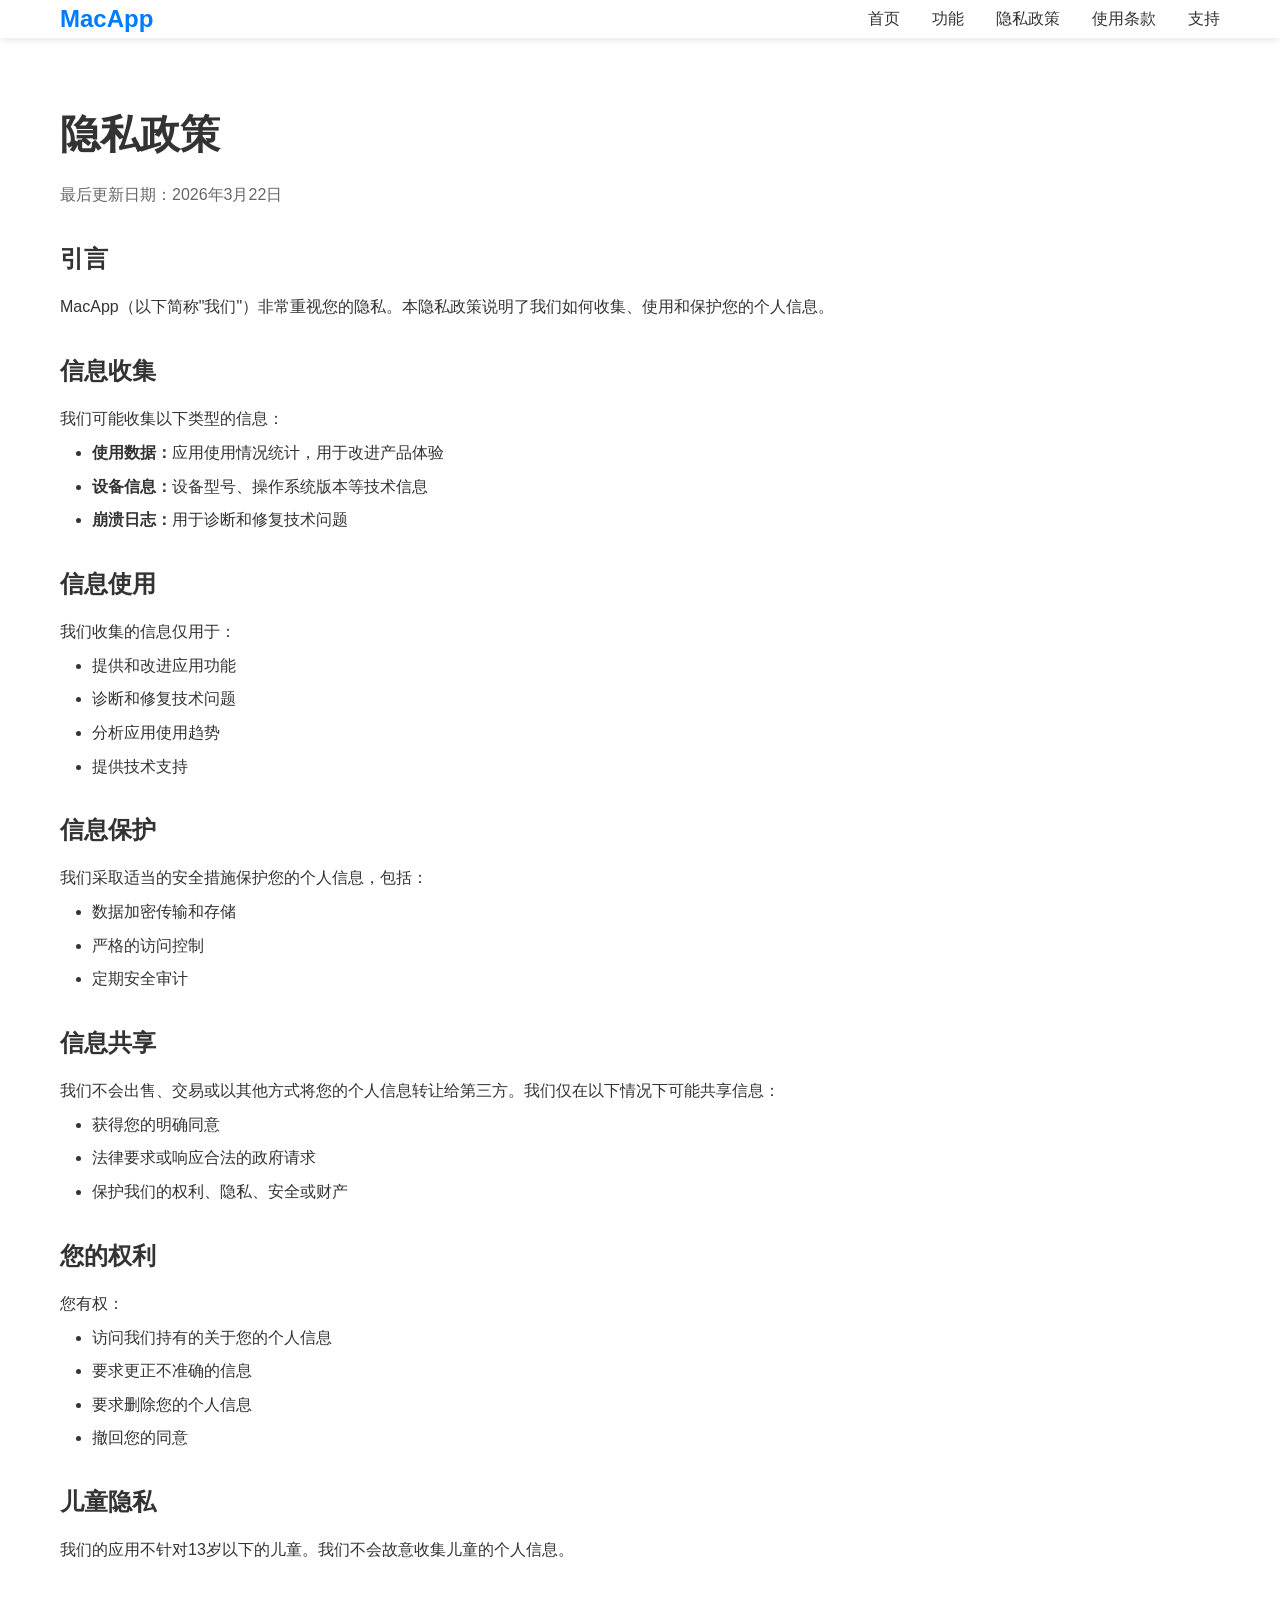
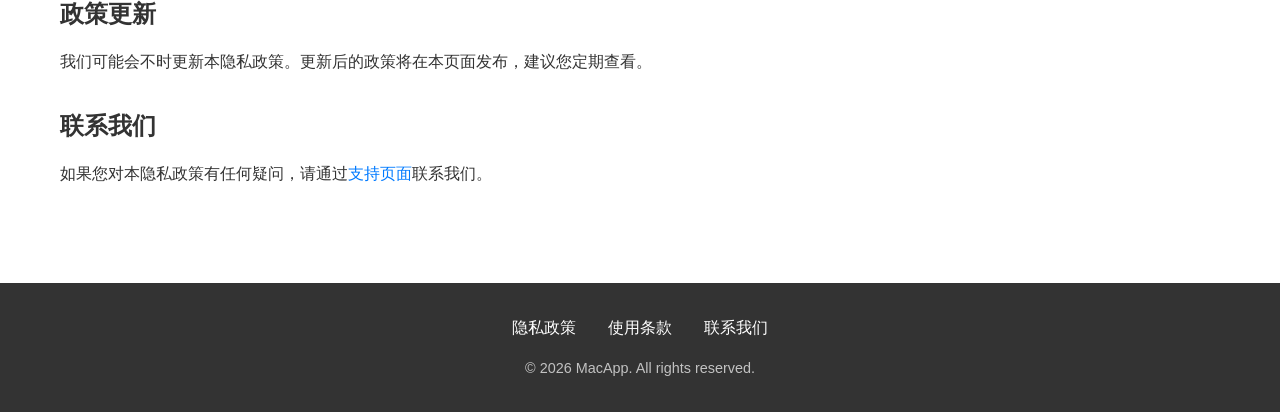
==== privacy.html @ e80b1062 "Initial commit: Mac App support website" ====
<!DOCTYPE html>
<html lang="zh-CN">
<head>
    <meta charset="UTF-8">
    <meta name="viewport" content="width=device-width, initial-scale=1.0">
    <title>隐私政策 - MacApp</title>
    <link rel="stylesheet" href="style.css">
</head>
<body>
    <header>
        <nav class="container">
            <div class="logo">MacApp</div>
            <ul class="nav-links">
                <li><a href="index.html">首页</a></li>
                <li><a href="index.html#features">功能</a></li>
                <li><a href="privacy.html">隐私政策</a></li>
                <li><a href="terms.html">使用条款</a></li>
                <li><a href="support.html">支持</a></li>
            </ul>
            <button class="mobile-menu-btn" aria-label="菜单">☰</button>
        </nav>
    </header>

    <main>
        <article class="legal-content">
            <div class="container">
                <h1>隐私政策</h1>
                <p class="last-updated">最后更新日期：2026年3月22日</p>

                <section>
                    <h2>引言</h2>
                    <p>MacApp（以下简称"我们"）非常重视您的隐私。本隐私政策说明了我们如何收集、使用和保护您的个人信息。</p>
                </section>

                <section>
                    <h2>信息收集</h2>
                    <p>我们可能收集以下类型的信息：</p>
                    <ul>
                        <li><strong>使用数据：</strong>应用使用情况统计，用于改进产品体验</li>
                        <li><strong>设备信息：</strong>设备型号、操作系统版本等技术信息</li>
                        <li><strong>崩溃日志：</strong>用于诊断和修复技术问题</li>
                    </ul>
                </section>

                <section>
                    <h2>信息使用</h2>
                    <p>我们收集的信息仅用于：</p>
                    <ul>
                        <li>提供和改进应用功能</li>
                        <li>诊断和修复技术问题</li>
                        <li>分析应用使用趋势</li>
                        <li>提供技术支持</li>
                    </ul>
                </section>

                <section>
                    <h2>信息保护</h2>
                    <p>我们采取适当的安全措施保护您的个人信息，包括：</p>
                    <ul>
                        <li>数据加密传输和存储</li>
                        <li>严格的访问控制</li>
                        <li>定期安全审计</li>
                    </ul>
                </section>

                <section>
                    <h2>信息共享</h2>
                    <p>我们不会出售、交易或以其他方式将您的个人信息转让给第三方。我们仅在以下情况下可能共享信息：</p>
                    <ul>
                        <li>获得您的明确同意</li>
                        <li>法律要求或响应合法的政府请求</li>
                        <li>保护我们的权利、隐私、安全或财产</li>
                    </ul>
                </section>

                <section>
                    <h2>您的权利</h2>
                    <p>您有权：</p>
                    <ul>
                        <li>访问我们持有的关于您的个人信息</li>
                        <li>要求更正不准确的信息</li>
                        <li>要求删除您的个人信息</li>
                        <li>撤回您的同意</li>
                    </ul>
                </section>

                <section>
                    <h2>儿童隐私</h2>
                    <p>我们的应用不针对13岁以下的儿童。我们不会故意收集儿童的个人信息。</p>
                </section>

                <section>
                    <h2>政策更新</h2>
                    <p>我们可能会不时更新本隐私政策。更新后的政策将在本页面发布，建议您定期查看。</p>
                </section>

                <section>
                    <h2>联系我们</h2>
                    <p>如果您对本隐私政策有任何疑问，请通过<a href="support.html">支持页面</a>联系我们。</p>
                </section>
            </div>
        </article>
    </main>

    <footer>
        <div class="container">
            <div class="footer-links">
                <a href="privacy.html">隐私政策</a>
                <a href="terms.html">使用条款</a>
                <a href="support.html">联系我们</a>
            </div>
            <p>&copy; 2026 MacApp. All rights reserved.</p>
        </div>
    </footer>

    <script src="script.js"></script>
</body>
</html>
---- style.css ----
/* 基础样式重置 */
* {
    margin: 0;
    padding: 0;
    box-sizing: border-box;
}

:root {
    --primary-color: #007AFF;
    --text-color: #333;
    --text-light: #666;
    --bg-color: #f5f5f7;
    --white: #ffffff;
    --border-color: #e0e0e0;
    --shadow: 0 2px 8px rgba(0, 0, 0, 0.1);
    --transition: all 0.3s ease;
}

body {
    font-family: -apple-system, BlinkMacSystemFont, "Segoe UI", Roboto, "Helvetica Neue", Arial, sans-serif;
    line-height: 1.6;
    color: var(--text-color);
    background-color: var(--white);
}

.container {
    max-width: 1200px;
    margin: 0 auto;
    padding: 0 20px;
}

/* 导航栏 */
header {
    background-color: var(--white);
    box-shadow: var(--shadow);
    position: sticky;
    top: 0;
    z-index: 1000;
}

nav {
    display: flex;
    justify-content: space-between;
    align-items: center;
    padding: 1rem 20px;
}

.logo {
    font-size: 1.5rem;
    font-weight: 700;
    color: var(--primary-color);
}

.nav-links {
    display: flex;
    list-style: none;
    gap: 2rem;
}

.nav-links a {
    text-decoration: none;
    color: var(--text-color);
    font-weight: 500;
    transition: var(--transition);
}

.nav-links a:hover {
    color: var(--primary-color);
}

.mobile-menu-btn {
    display: none;
    background: none;
    border: none;
    font-size: 1.5rem;
    cursor: pointer;
    color: var(--text-color);
}

/* Hero区域 */
.hero {
    background: linear-gradient(135deg, var(--primary-color), #0051D5);
    color: var(--white);
    padding: 6rem 20px;
    text-align: center;
}

.hero h1 {
    font-size: 3rem;
    margin-bottom: 1rem;
    animation: fadeInUp 0.8s ease;
}

.tagline {
    font-size: 1.25rem;
    margin-bottom: 2rem;
    opacity: 0.9;
    animation: fadeInUp 0.8s ease 0.2s backwards;
}

.cta-button {
    display: inline-block;
    background-color: var(--white);
    color: var(--primary-color);
    padding: 1rem 2.5rem;
    border-radius: 50px;
    text-decoration: none;
    font-weight: 600;
    transition: var(--transition);
    animation: fadeInUp 0.8s ease 0.4s backwards;
}

.cta-button:hover {
    transform: translateY(-2px);
    box-shadow: 0 4px 12px rgba(0, 0, 0, 0.2);
}

/* 功能区域 */
.features {
    padding: 5rem 20px;
    background-color: var(--bg-color);
}

.features h2 {
    text-align: center;
    font-size: 2.5rem;
    margin-bottom: 3rem;
}

.feature-grid {
    display: grid;
    grid-template-columns: repeat(auto-fit, minmax(250px, 1fr));
    gap: 2rem;
}

.feature-card {
    background-color: var(--white);
    padding: 2rem;
    border-radius: 12px;
    text-align: center;
    transition: var(--transition);
    box-shadow: var(--shadow);
}

.feature-card:hover {
    transform: translateY(-5px);
    box-shadow: 0 8px 16px rgba(0, 0, 0, 0.15);
}

.feature-icon {
    font-size: 3rem;
    margin-bottom: 1rem;
}

.feature-card h3 {
    font-size: 1.25rem;
    margin-bottom: 0.5rem;
}

.feature-card p {
    color: var(--text-light);
}

/* 关于区域 */
.about {
    padding: 5rem 20px;
    text-align: center;
}

.about h2 {
    font-size: 2.5rem;
    margin-bottom: 1.5rem;
}

.about p {
    max-width: 800px;
    margin: 0 auto;
    font-size: 1.1rem;
    color: var(--text-light);
    line-height: 1.8;
}

/* 法律内容页面 */
.legal-content {
    padding: 4rem 20px;
    min-height: calc(100vh - 200px);
}

.legal-content h1 {
    font-size: 2.5rem;
    margin-bottom: 1rem;
}

.last-updated {
    color: var(--text-light);
    margin-bottom: 2rem;
}

.legal-content section {
    margin-bottom: 2rem;
}

.legal-content h2 {
    font-size: 1.5rem;
    margin-bottom: 1rem;
    color: var(--text-color);
}

.legal-content ul {
    margin-left: 2rem;
    margin-top: 0.5rem;
    margin-bottom: 1rem;
}

.legal-content li {
    margin-bottom: 0.5rem;
}

.legal-content a {
    color: var(--primary-color);
    text-decoration: none;
}

.legal-content a:hover {
    text-decoration: underline;
}

/* 支持页面 */
.support-page {
    padding: 4rem 20px;
}

.support-page h1 {
    font-size: 2.5rem;
    text-align: center;
    margin-bottom: 0.5rem;
}

.intro {
    text-align: center;
    color: var(--text-light);
    margin-bottom: 3rem;
}

.support-grid {
    display: grid;
    grid-template-columns: repeat(auto-fit, minmax(280px, 1fr));
    gap: 2rem;
    margin-bottom: 4rem;
}

.support-card {
    background-color: var(--bg-color);
    padding: 2rem;
    border-radius: 12px;
    text-align: center;
    transition: var(--transition);
}

.support-card:hover {
    transform: translateY(-5px);
    box-shadow: var(--shadow);
}

.support-icon {
    font-size: 3rem;
    margin-bottom: 1rem;
}

.support-card h3 {
    margin-bottom: 0.5rem;
}

.support-link {
    display: inline-block;
    color: var(--primary-color);
    text-decoration: none;
    font-weight: 600;
    margin: 0.5rem 0;
    transition: var(--transition);
}

.support-link:hover {
    text-decoration: underline;
}

.response-time {
    font-size: 0.9rem;
    color: var(--text-light);
    margin-top: 0.5rem;
}

/* FAQ */
.faq-section {
    margin-bottom: 4rem;
}

.faq-section h2 {
    font-size: 2rem;
    margin-bottom: 2rem;
}

.faq-item {
    background-color: var(--bg-color);
    padding: 1.5rem;
    border-radius: 8px;
    margin-bottom: 1rem;
}

.faq-item h3 {
    font-size: 1.1rem;
    margin-bottom: 0.5rem;
    color: var(--text-color);
}

.faq-item p {
    color: var(--text-light);
}

/* 开发者信息 */
.developer-info {
    background-color: var(--bg-color);
    padding: 2rem;
    border-radius: 12px;
}

.developer-info h2 {
    font-size: 1.5rem;
    margin-bottom: 1.5rem;
}

.info-grid {
    display: grid;
    gap: 1rem;
}

.info-item {
    display: flex;
    gap: 0.5rem;
}

.info-item strong {
    min-width: 100px;
}

/* 页脚 */
footer {
    background-color: var(--text-color);
    color: var(--white);
    padding: 2rem 20px;
    text-align: center;
}

.footer-links {
    display: flex;
    justify-content: center;
    gap: 2rem;
    margin-bottom: 1rem;
}

.footer-links a {
    color: var(--white);
    text-decoration: none;
    transition: var(--transition);
}

.footer-links a:hover {
    opacity: 0.8;
}

footer p {
    opacity: 0.7;
    font-size: 0.9rem;
}

/* 动画 */
@keyframes fadeInUp {
    from {
        opacity: 0;
        transform: translateY(20px);
    }
    to {
        opacity: 1;
        transform: translateY(0);
    }
}

/* 响应式设计 */
@media (max-width: 768px) {
    .nav-links {
        display: none;
        position: absolute;
        top: 100%;
        left: 0;
        right: 0;
        background-color: var(--white);
        flex-direction: column;
        padding: 1rem;
        gap: 1rem;
        box-shadow: var(--shadow);
    }

    .nav-links.active {
        display: flex;
    }

    .mobile-menu-btn {
        display: block;
    }

    .hero h1 {
        font-size: 2rem;
    }

    .tagline {
        font-size: 1rem;
    }

    .features h2,
    .about h2,
    .support-page h1 {
        font-size: 2rem;
    }

    .legal-content h1 {
        font-size: 2rem;
    }

    .footer-links {
        flex-direction: column;
        gap: 1rem;
    }
}

@media (max-width: 480px) {
    .hero {
        padding: 4rem 20px;
    }

    .hero h1 {
        font-size: 1.75rem;
    }

    .cta-button {
        padding: 0.875rem 2rem;
    }
}
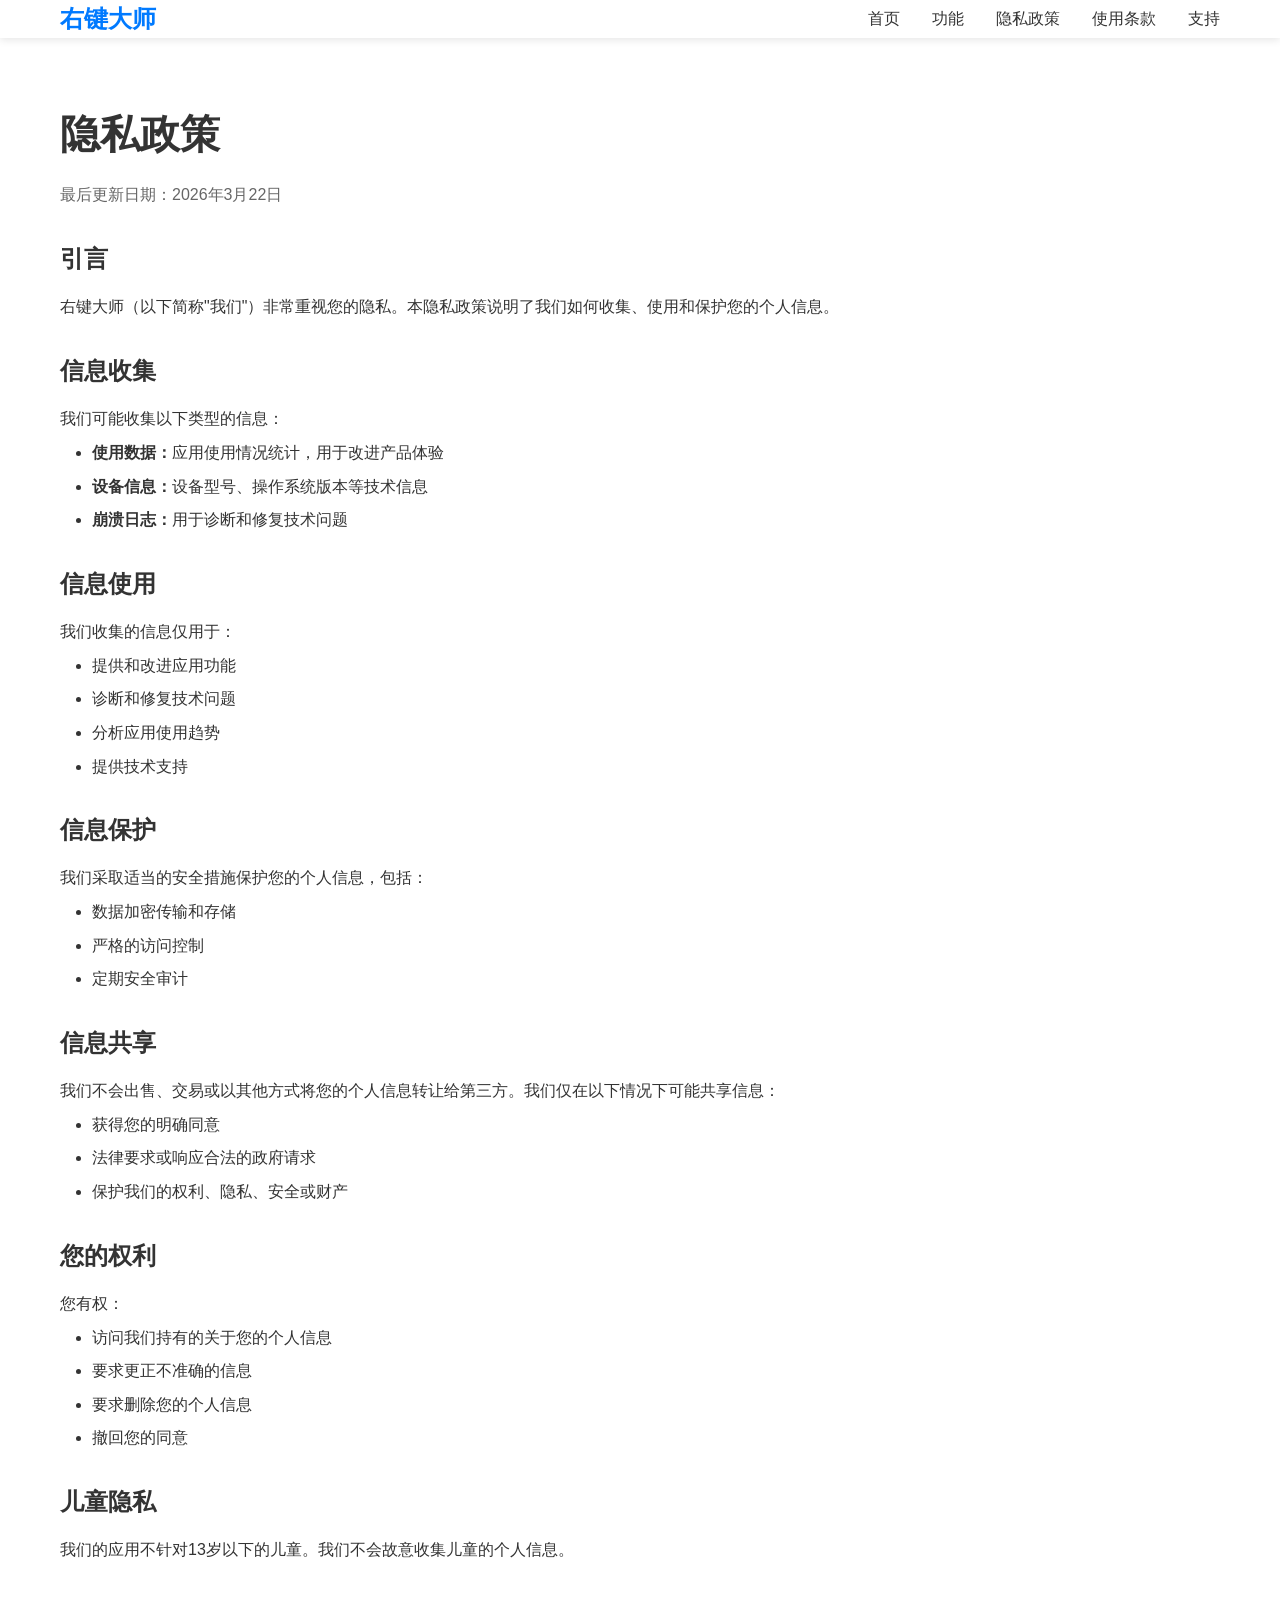
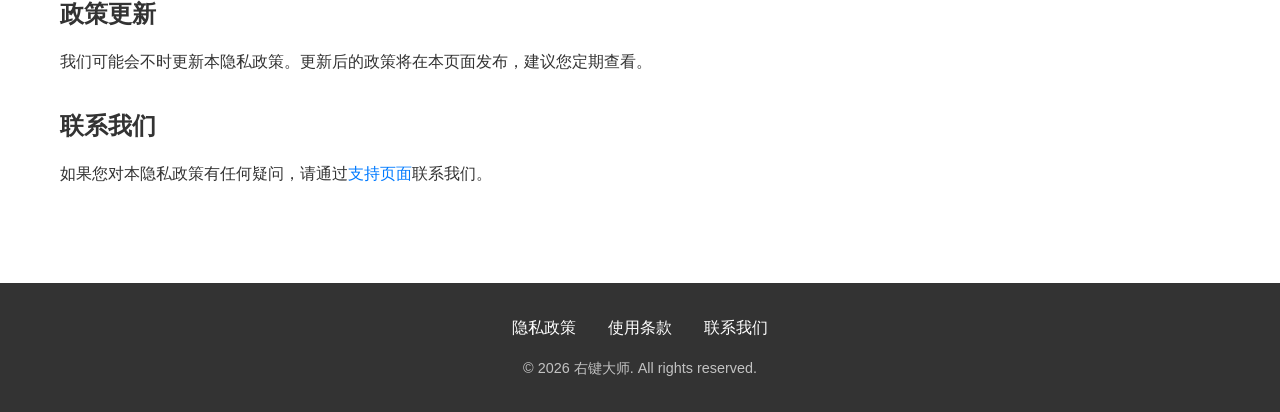
==== commit 4e54b92d: "根据App Store信息更新网站内容 - 更新App名称为'右键大师' - 更新首页描述和功能介绍 - 更新开发者信息为'慧 高' - 更新隐私政策和使用条款中的App名称 - 添加App Stor" ====
--- a/privacy.html
+++ b/privacy.html
@@ -3,13 +3,13 @@
 <head>
     <meta charset="UTF-8">
     <meta name="viewport" content="width=device-width, initial-scale=1.0">
-    <title>隐私政策 - MacApp</title>
+    <title>隐私政策 - 右键大师</title>
     <link rel="stylesheet" href="style.css">
 </head>
 <body>
     <header>
         <nav class="container">
-            <div class="logo">MacApp</div>
+            <div class="logo">右键大师</div>
             <ul class="nav-links">
                 <li><a href="index.html">首页</a></li>
                 <li><a href="index.html#features">功能</a></li>
@@ -29,7 +29,7 @@
 
                 <section>
                     <h2>引言</h2>
-                    <p>MacApp（以下简称"我们"）非常重视您的隐私。本隐私政策说明了我们如何收集、使用和保护您的个人信息。</p>
+                    <p>右键大师（以下简称"我们"）非常重视您的隐私。本隐私政策说明了我们如何收集、使用和保护您的个人信息。</p>
                 </section>
 
                 <section>
@@ -109,7 +109,7 @@
                 <a href="terms.html">使用条款</a>
                 <a href="support.html">联系我们</a>
             </div>
-            <p>&copy; 2026 MacApp. All rights reserved.</p>
+            <p>&copy; 2026 右键大师. All rights reserved.</p>
         </div>
     </footer>
 
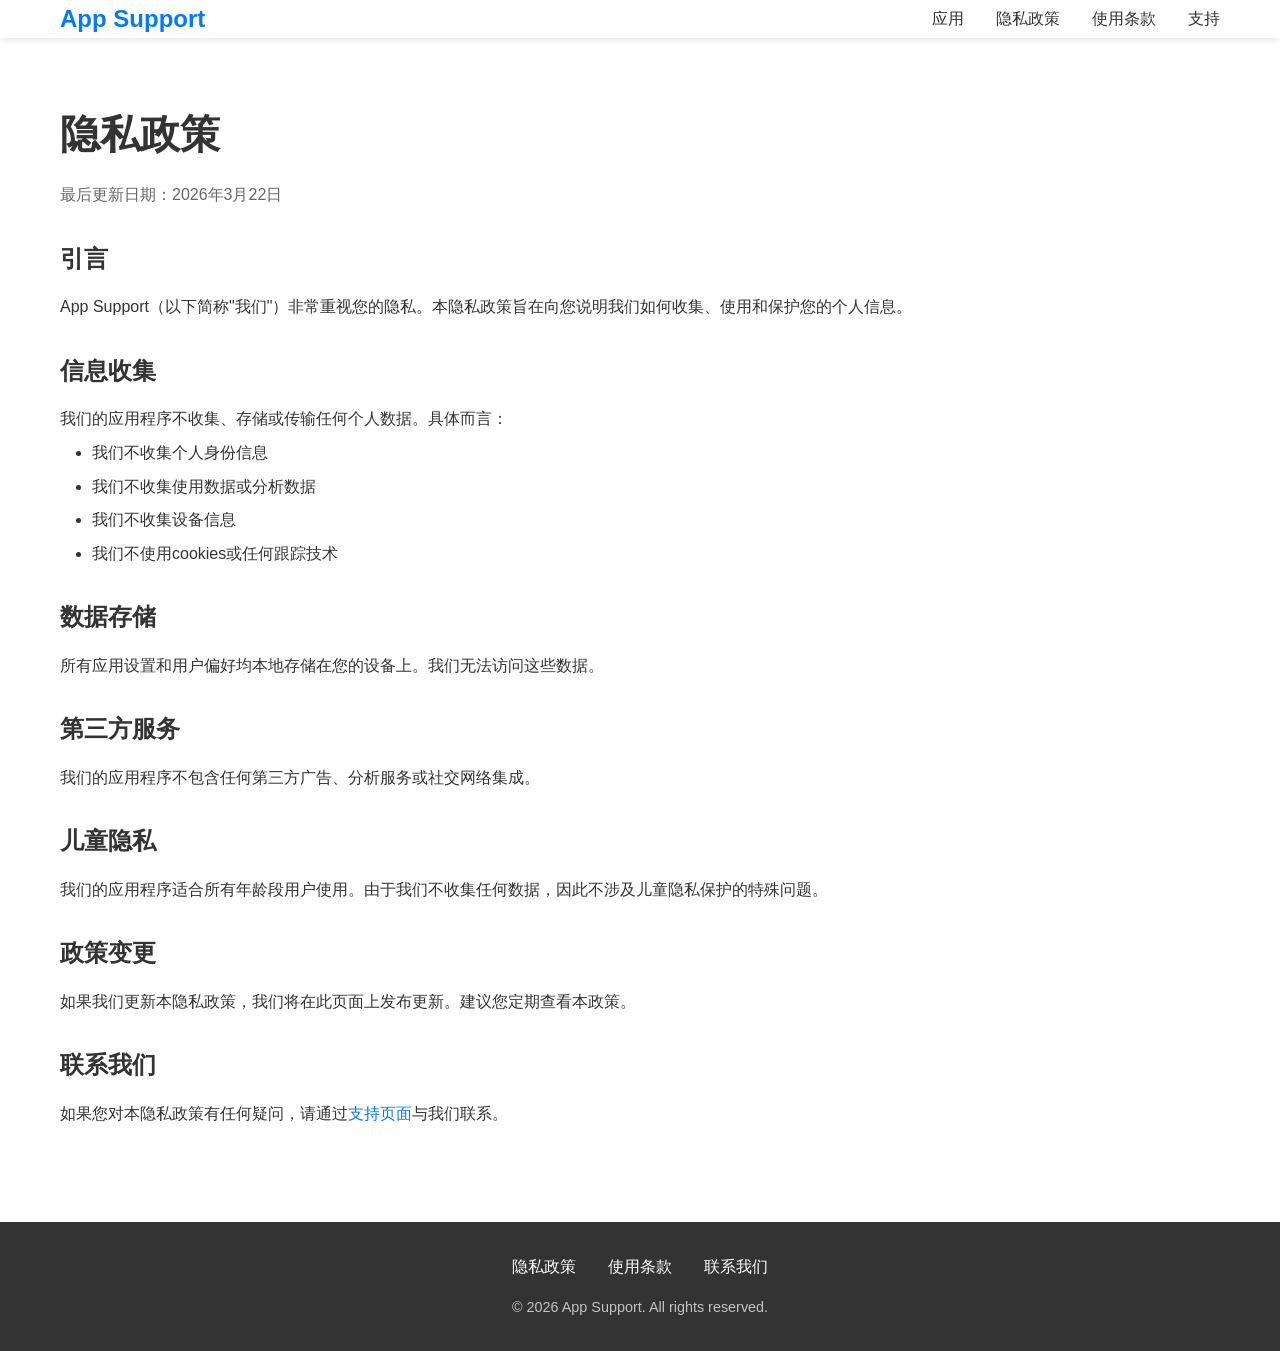
==== commit bad9dc0b: "重构网站：参考Better365设计，改为多应用支持架构 主要更改： - 网站标题从"右键大师"改为"App Support" - 首页重新设计为多应用展示页面 - 新增apps目录，右键大师作为独立" ====
--- a/privacy.html
+++ b/privacy.html
@@ -3,16 +3,15 @@
 <head>
     <meta charset="UTF-8">
     <meta name="viewport" content="width=device-width, initial-scale=1.0">
-    <title>隐私政策 - 右键大师</title>
+    <title>隐私政策 - App Support</title>
     <link rel="stylesheet" href="style.css">
 </head>
 <body>
     <header>
         <nav class="container">
-            <div class="logo">右键大师</div>
+            <div class="logo"><a href="index.html">App Support</a></div>
             <ul class="nav-links">
-                <li><a href="index.html">首页</a></li>
-                <li><a href="index.html#features">功能</a></li>
+                <li><a href="index.html#apps">应用</a></li>
                 <li><a href="privacy.html">隐私政策</a></li>
                 <li><a href="terms.html">使用条款</a></li>
                 <li><a href="support.html">支持</a></li>
@@ -22,84 +21,53 @@
     </header>
 
     <main>
-        <article class="legal-content">
+        <section class="legal-content">
             <div class="container">
                 <h1>隐私政策</h1>
                 <p class="last-updated">最后更新日期：2026年3月22日</p>
 
                 <section>
                     <h2>引言</h2>
-                    <p>右键大师（以下简称"我们"）非常重视您的隐私。本隐私政策说明了我们如何收集、使用和保护您的个人信息。</p>
+                    <p>App Support（以下简称"我们"）非常重视您的隐私。本隐私政策旨在向您说明我们如何收集、使用和保护您的个人信息。</p>
                 </section>
 
                 <section>
                     <h2>信息收集</h2>
-                    <p>我们可能收集以下类型的信息：</p>
+                    <p>我们的应用程序不收集、存储或传输任何个人数据。具体而言：</p>
                     <ul>
-                        <li><strong>使用数据：</strong>应用使用情况统计，用于改进产品体验</li>
-                        <li><strong>设备信息：</strong>设备型号、操作系统版本等技术信息</li>
-                        <li><strong>崩溃日志：</strong>用于诊断和修复技术问题</li>
+                        <li>我们不收集个人身份信息</li>
+                        <li>我们不收集使用数据或分析数据</li>
+                        <li>我们不收集设备信息</li>
+                        <li>我们不使用cookies或任何跟踪技术</li>
                     </ul>
                 </section>
 
                 <section>
-                    <h2>信息使用</h2>
-                    <p>我们收集的信息仅用于：</p>
-                    <ul>
-                        <li>提供和改进应用功能</li>
-                        <li>诊断和修复技术问题</li>
-                        <li>分析应用使用趋势</li>
-                        <li>提供技术支持</li>
-                    </ul>
+                    <h2>数据存储</h2>
+                    <p>所有应用设置和用户偏好均本地存储在您的设备上。我们无法访问这些数据。</p>
                 </section>
 
                 <section>
-                    <h2>信息保护</h2>
-                    <p>我们采取适当的安全措施保护您的个人信息，包括：</p>
-                    <ul>
-                        <li>数据加密传输和存储</li>
-                        <li>严格的访问控制</li>
-                        <li>定期安全审计</li>
-                    </ul>
-                </section>
-
-                <section>
-                    <h2>信息共享</h2>
-                    <p>我们不会出售、交易或以其他方式将您的个人信息转让给第三方。我们仅在以下情况下可能共享信息：</p>
-                    <ul>
-                        <li>获得您的明确同意</li>
-                        <li>法律要求或响应合法的政府请求</li>
-                        <li>保护我们的权利、隐私、安全或财产</li>
-                    </ul>
-                </section>
-
-                <section>
-                    <h2>您的权利</h2>
-                    <p>您有权：</p>
-                    <ul>
-                        <li>访问我们持有的关于您的个人信息</li>
-                        <li>要求更正不准确的信息</li>
-                        <li>要求删除您的个人信息</li>
-                        <li>撤回您的同意</li>
-                    </ul>
+                    <h2>第三方服务</h2>
+                    <p>我们的应用程序不包含任何第三方广告、分析服务或社交网络集成。</p>
                 </section>
 
                 <section>
                     <h2>儿童隐私</h2>
-                    <p>我们的应用不针对13岁以下的儿童。我们不会故意收集儿童的个人信息。</p>
+                    <p>我们的应用程序适合所有年龄段用户使用。由于我们不收集任何数据，因此不涉及儿童隐私保护的特殊问题。</p>
                 </section>
 
                 <section>
-                    <h2>政策更新</h2>
-                    <p>我们可能会不时更新本隐私政策。更新后的政策将在本页面发布，建议您定期查看。</p>
+                    <h2>政策变更</h2>
+                    <p>如果我们更新本隐私政策，我们将在此页面上发布更新。建议您定期查看本政策。</p>
                 </section>
 
                 <section>
                     <h2>联系我们</h2>
-                    <p>如果您对本隐私政策有任何疑问，请通过<a href="support.html">支持页面</a>联系我们。</p>
+                    <p>如果您对本隐私政策有任何疑问，请通过<a href="support.html">支持页面</a>与我们联系。</p>
                 </section>
             </div>
-        </article>
+        </section>
     </main>
 
     <footer>
@@ -109,7 +77,7 @@
                 <a href="terms.html">使用条款</a>
                 <a href="support.html">联系我们</a>
             </div>
-            <p>&copy; 2026 右键大师. All rights reserved.</p>
+            <p>&copy; 2026 App Support. All rights reserved.</p>
         </div>
     </footer>
 
--- a/style.css
+++ b/style.css
@@ -7,13 +7,17 @@
 
 :root {
     --primary-color: #007AFF;
+    --primary-dark: #0051D5;
     --text-color: #333;
     --text-light: #666;
     --bg-color: #f5f5f7;
     --white: #ffffff;
     --border-color: #e0e0e0;
     --shadow: 0 2px 8px rgba(0, 0, 0, 0.1);
+    --shadow-hover: 0 8px 24px rgba(0, 0, 0, 0.15);
     --transition: all 0.3s ease;
+    --gradient-primary: linear-gradient(135deg, #667eea 0%, #764ba2 100%);
+    --gradient-blue: linear-gradient(135deg, var(--primary-color), var(--primary-dark));
 }
 
 body {
@@ -51,6 +55,11 @@
     color: var(--primary-color);
 }
 
+.logo a {
+    text-decoration: none;
+    color: var(--primary-color);
+}
+
 .nav-links {
     display: flex;
     list-style: none;
@@ -79,9 +88,9 @@
 
 /* Hero区域 */
 .hero {
-    background: linear-gradient(135deg, var(--primary-color), #0051D5);
+    background: var(--gradient-blue);
     color: var(--white);
-    padding: 6rem 20px;
+    padding: 5rem 20px;
     text-align: center;
 }
 
@@ -93,9 +102,15 @@
 
 .tagline {
     font-size: 1.25rem;
-    margin-bottom: 2rem;
-    opacity: 0.9;
+    margin-bottom: 1rem;
+    opacity: 0.95;
     animation: fadeInUp 0.8s ease 0.2s backwards;
+}
+
+.chip-support {
+    font-size: 0.95rem;
+    opacity: 0.85;
+    animation: fadeInUp 0.8s ease 0.3s backwards;
 }
 
 .cta-button {
@@ -108,11 +123,229 @@
     font-weight: 600;
     transition: var(--transition);
     animation: fadeInUp 0.8s ease 0.4s backwards;
+    margin-top: 1rem;
 }
 
 .cta-button:hover {
     transform: translateY(-2px);
     box-shadow: 0 4px 12px rgba(0, 0, 0, 0.2);
+}
+
+/* 应用展示区域 */
+.apps-section {
+    padding: 5rem 20px;
+    background-color: var(--bg-color);
+}
+
+.apps-section h2 {
+    text-align: center;
+    font-size: 2.5rem;
+    margin-bottom: 3rem;
+}
+
+.apps-grid {
+    display: grid;
+    grid-template-columns: repeat(auto-fill, minmax(320px, 1fr));
+    gap: 2rem;
+}
+
+.app-card {
+    background-color: var(--white);
+    border-radius: 16px;
+    padding: 2rem;
+    position: relative;
+    transition: var(--transition);
+    box-shadow: var(--shadow);
+}
+
+.app-card:hover {
+    transform: translateY(-8px);
+    box-shadow: var(--shadow-hover);
+}
+
+.app-card.coming-soon {
+    opacity: 0.8;
+    background: linear-gradient(135deg, #f8f9fa 0%, #e9ecef 100%);
+}
+
+.app-badge {
+    position: absolute;
+    top: 1rem;
+    right: 1rem;
+    padding: 0.35rem 0.75rem;
+    border-radius: 20px;
+    font-size: 0.75rem;
+    font-weight: 600;
+}
+
+.app-badge.free {
+    background-color: #10b981;
+    color: white;
+}
+
+.app-badge.new {
+    background-color: var(--primary-color);
+    color: white;
+}
+
+.app-icon {
+    font-size: 3.5rem;
+    margin-bottom: 1rem;
+}
+
+.app-card h3 {
+    font-size: 1.5rem;
+    margin-bottom: 0.5rem;
+    color: var(--text-color);
+}
+
+.app-tagline {
+    font-size: 1rem;
+    color: var(--text-light);
+    margin-bottom: 1rem;
+    font-weight: 500;
+}
+
+.app-desc {
+    font-size: 0.95rem;
+    color: var(--text-light);
+    line-height: 1.6;
+    margin-bottom: 1.25rem;
+}
+
+.app-features {
+    display: flex;
+    flex-wrap: wrap;
+    gap: 0.5rem;
+    margin-bottom: 1.5rem;
+}
+
+.feature-tag {
+    background-color: var(--bg-color);
+    color: var(--text-light);
+    padding: 0.35rem 0.75rem;
+    border-radius: 15px;
+    font-size: 0.8rem;
+}
+
+.app-actions {
+    display: flex;
+    align-items: center;
+    gap: 1rem;
+    margin-top: auto;
+}
+
+.app-link {
+    color: var(--primary-color);
+    text-decoration: none;
+    font-weight: 500;
+    transition: var(--transition);
+}
+
+.app-link:hover {
+    text-decoration: underline;
+}
+
+.download-btn {
+    display: inline-flex;
+    align-items: center;
+    gap: 0.5rem;
+    background-color: var(--text-color);
+    color: var(--white);
+    padding: 0.6rem 1rem;
+    border-radius: 8px;
+    text-decoration: none;
+    font-weight: 500;
+    font-size: 0.9rem;
+    transition: var(--transition);
+}
+
+.download-btn:hover {
+    background-color: #000;
+    transform: translateY(-2px);
+}
+
+.download-icon {
+    font-size: 1rem;
+}
+
+/* 关于区域 */
+.about {
+    padding: 5rem 20px;
+    text-align: center;
+}
+
+.about h2 {
+    font-size: 2.5rem;
+    margin-bottom: 1.5rem;
+}
+
+.about > .container > p {
+    max-width: 800px;
+    margin: 0 auto 3rem;
+    font-size: 1.1rem;
+    color: var(--text-light);
+    line-height: 1.8;
+}
+
+.about-features {
+    display: grid;
+    grid-template-columns: repeat(auto-fit, minmax(200px, 1fr));
+    gap: 2rem;
+    max-width: 800px;
+    margin: 0 auto;
+}
+
+.about-item {
+    text-align: center;
+}
+
+.about-icon {
+    font-size: 2.5rem;
+    display: block;
+    margin-bottom: 1rem;
+}
+
+.about-item h4 {
+    font-size: 1.1rem;
+    margin-bottom: 0.5rem;
+}
+
+.about-item p {
+    color: var(--text-light);
+    font-size: 0.95rem;
+}
+
+/* 应用详情页 */
+.app-hero {
+    background: var(--gradient-blue);
+    color: var(--white);
+    padding: 4rem 20px;
+}
+
+.app-hero-content {
+    text-align: center;
+}
+
+.app-hero h1 {
+    font-size: 3rem;
+    margin-bottom: 1rem;
+}
+
+.app-hero .app-tagline {
+    font-size: 1.25rem;
+    color: rgba(255,255,255,0.95);
+    margin-bottom: 0.5rem;
+}
+
+.app-hero .chip-support {
+    font-size: 0.9rem;
+    opacity: 0.85;
+    margin-bottom: 2rem;
+}
+
+.app-hero-actions {
+    margin-top: 1.5rem;
 }
 
 /* 功能区域 */
@@ -144,7 +377,7 @@
 
 .feature-card:hover {
     transform: translateY(-5px);
-    box-shadow: 0 8px 16px rgba(0, 0, 0, 0.15);
+    box-shadow: var(--shadow-hover);
 }
 
 .feature-icon {
@@ -161,23 +394,64 @@
     color: var(--text-light);
 }
 
-/* 关于区域 */
-.about {
+/* 应用关于区域 */
+.app-about {
     padding: 5rem 20px;
     text-align: center;
 }
 
-.about h2 {
+.app-about h2 {
     font-size: 2.5rem;
     margin-bottom: 1.5rem;
 }
 
-.about p {
+.app-about > .container > p {
     max-width: 800px;
+    margin: 0 auto 2rem;
+    font-size: 1.1rem;
+    color: var(--text-light);
+    line-height: 1.8;
+}
+
+.highlight-box {
+    background-color: var(--bg-color);
+    padding: 2rem;
+    border-radius: 12px;
+    max-width: 600px;
     margin: 0 auto;
-    font-size: 1.1rem;
-    color: var(--text-light);
-    line-height: 1.8;
+    text-align: left;
+}
+
+.highlight-box h3 {
+    font-size: 1.25rem;
+    margin-bottom: 1rem;
+    text-align: center;
+}
+
+.highlight-box ul {
+    list-style: none;
+}
+
+.highlight-box li {
+    padding: 0.5rem 0;
+    color: var(--text-color);
+}
+
+/* 下载区域 */
+.download-section {
+    padding: 4rem 20px;
+    background-color: var(--bg-color);
+    text-align: center;
+}
+
+.download-section h2 {
+    font-size: 2rem;
+    margin-bottom: 1rem;
+}
+
+.download-section p {
+    color: var(--text-light);
+    margin-bottom: 1.5rem;
 }
 
 /* 法律内容页面 */
@@ -408,16 +682,20 @@
         display: block;
     }
 
-    .hero h1 {
+    .hero h1,
+    .app-hero h1 {
         font-size: 2rem;
     }
 
-    .tagline {
+    .tagline,
+    .app-hero .app-tagline {
         font-size: 1rem;
     }
 
+    .apps-section h2,
     .features h2,
     .about h2,
+    .app-about h2,
     .support-page h1 {
         font-size: 2rem;
     }
@@ -430,18 +708,37 @@
         flex-direction: column;
         gap: 1rem;
     }
+
+    .apps-grid {
+        grid-template-columns: 1fr;
+    }
+
+    .app-actions {
+        flex-direction: column;
+        align-items: stretch;
+    }
+
+    .download-btn {
+        justify-content: center;
+    }
 }
 
 @media (max-width: 480px) {
-    .hero {
-        padding: 4rem 20px;
-    }
-
-    .hero h1 {
+    .hero,
+    .app-hero {
+        padding: 3rem 20px;
+    }
+
+    .hero h1,
+    .app-hero h1 {
         font-size: 1.75rem;
     }
 
     .cta-button {
         padding: 0.875rem 2rem;
     }
-}
+
+    .app-card {
+        padding: 1.5rem;
+    }
+}
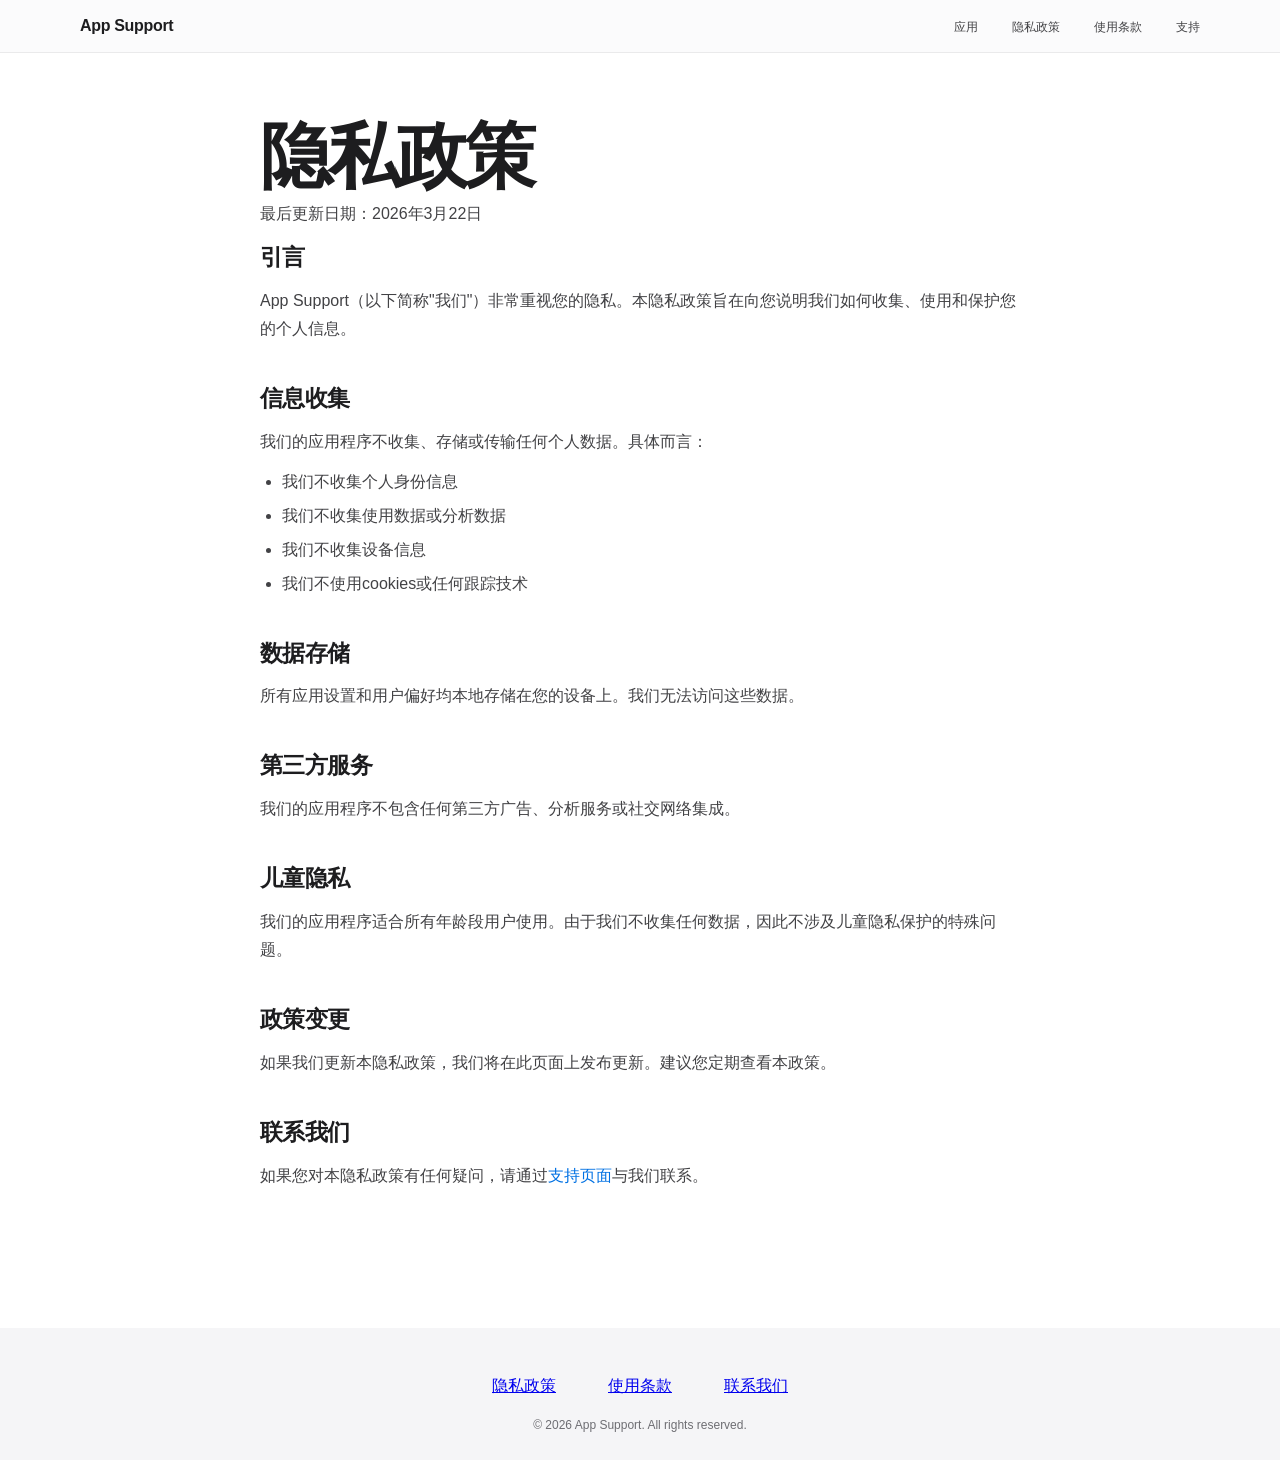
==== commit 93f04896: "优化网站为 Apple 风格设计" ====
--- a/privacy.html
+++ b/privacy.html
@@ -4,6 +4,8 @@
     <meta charset="UTF-8">
     <meta name="viewport" content="width=device-width, initial-scale=1.0">
     <title>隐私政策 - App Support</title>
+    <meta name="description" content="App Support 应用隐私政策。">
+    <link rel="icon" href="images/app-icon.png">
     <link rel="stylesheet" href="style.css">
 </head>
 <body>
@@ -16,7 +18,7 @@
                 <li><a href="terms.html">使用条款</a></li>
                 <li><a href="support.html">支持</a></li>
             </ul>
-            <button class="mobile-menu-btn" aria-label="菜单">☰</button>
+            <button class="mobile-menu-btn" aria-label="打开导航菜单"><span></span><span></span></button>
         </nav>
     </header>
 
--- a/style.css
+++ b/style.css
@@ -1,744 +1,16 @@
-/* 基础样式重置 */
-* {
-    margin: 0;
-    padding: 0;
-    box-sizing: border-box;
-}
-
-:root {
-    --primary-color: #007AFF;
-    --primary-dark: #0051D5;
-    --text-color: #333;
-    --text-light: #666;
-    --bg-color: #f5f5f7;
-    --white: #ffffff;
-    --border-color: #e0e0e0;
-    --shadow: 0 2px 8px rgba(0, 0, 0, 0.1);
-    --shadow-hover: 0 8px 24px rgba(0, 0, 0, 0.15);
-    --transition: all 0.3s ease;
-    --gradient-primary: linear-gradient(135deg, #667eea 0%, #764ba2 100%);
-    --gradient-blue: linear-gradient(135deg, var(--primary-color), var(--primary-dark));
-}
-
-body {
-    font-family: -apple-system, BlinkMacSystemFont, "Segoe UI", Roboto, "Helvetica Neue", Arial, sans-serif;
-    line-height: 1.6;
-    color: var(--text-color);
-    background-color: var(--white);
-}
-
-.container {
-    max-width: 1200px;
-    margin: 0 auto;
-    padding: 0 20px;
-}
-
-/* 导航栏 */
-header {
-    background-color: var(--white);
-    box-shadow: var(--shadow);
-    position: sticky;
-    top: 0;
-    z-index: 1000;
-}
-
-nav {
-    display: flex;
-    justify-content: space-between;
-    align-items: center;
-    padding: 1rem 20px;
-}
-
-.logo {
-    font-size: 1.5rem;
-    font-weight: 700;
-    color: var(--primary-color);
-}
-
-.logo a {
-    text-decoration: none;
-    color: var(--primary-color);
-}
-
-.nav-links {
-    display: flex;
-    list-style: none;
-    gap: 2rem;
-}
-
-.nav-links a {
-    text-decoration: none;
-    color: var(--text-color);
-    font-weight: 500;
-    transition: var(--transition);
-}
-
-.nav-links a:hover {
-    color: var(--primary-color);
-}
-
-.mobile-menu-btn {
-    display: none;
-    background: none;
-    border: none;
-    font-size: 1.5rem;
-    cursor: pointer;
-    color: var(--text-color);
-}
-
-/* Hero区域 */
-.hero {
-    background: var(--gradient-blue);
-    color: var(--white);
-    padding: 5rem 20px;
-    text-align: center;
-}
-
-.hero h1 {
-    font-size: 3rem;
-    margin-bottom: 1rem;
-    animation: fadeInUp 0.8s ease;
-}
-
-.tagline {
-    font-size: 1.25rem;
-    margin-bottom: 1rem;
-    opacity: 0.95;
-    animation: fadeInUp 0.8s ease 0.2s backwards;
-}
-
-.chip-support {
-    font-size: 0.95rem;
-    opacity: 0.85;
-    animation: fadeInUp 0.8s ease 0.3s backwards;
-}
-
-.cta-button {
-    display: inline-block;
-    background-color: var(--white);
-    color: var(--primary-color);
-    padding: 1rem 2.5rem;
-    border-radius: 50px;
-    text-decoration: none;
-    font-weight: 600;
-    transition: var(--transition);
-    animation: fadeInUp 0.8s ease 0.4s backwards;
-    margin-top: 1rem;
-}
-
-.cta-button:hover {
-    transform: translateY(-2px);
-    box-shadow: 0 4px 12px rgba(0, 0, 0, 0.2);
-}
-
-/* 应用展示区域 */
-.apps-section {
-    padding: 5rem 20px;
-    background-color: var(--bg-color);
-}
-
-.apps-section h2 {
-    text-align: center;
-    font-size: 2.5rem;
-    margin-bottom: 3rem;
-}
-
-.apps-grid {
-    display: grid;
-    grid-template-columns: repeat(auto-fill, minmax(320px, 1fr));
-    gap: 2rem;
-}
-
-.app-card {
-    background-color: var(--white);
-    border-radius: 16px;
-    padding: 2rem;
-    position: relative;
-    transition: var(--transition);
-    box-shadow: var(--shadow);
-}
-
-.app-card:hover {
-    transform: translateY(-8px);
-    box-shadow: var(--shadow-hover);
-}
-
-.app-card.coming-soon {
-    opacity: 0.8;
-    background: linear-gradient(135deg, #f8f9fa 0%, #e9ecef 100%);
-}
-
-.app-badge {
-    position: absolute;
-    top: 1rem;
-    right: 1rem;
-    padding: 0.35rem 0.75rem;
-    border-radius: 20px;
-    font-size: 0.75rem;
-    font-weight: 600;
-}
-
-.app-badge.free {
-    background-color: #10b981;
-    color: white;
-}
-
-.app-badge.new {
-    background-color: var(--primary-color);
-    color: white;
-}
-
-.app-icon {
-    font-size: 3.5rem;
-    margin-bottom: 1rem;
-}
-
-.app-card h3 {
-    font-size: 1.5rem;
-    margin-bottom: 0.5rem;
-    color: var(--text-color);
-}
-
-.app-tagline {
-    font-size: 1rem;
-    color: var(--text-light);
-    margin-bottom: 1rem;
-    font-weight: 500;
-}
-
-.app-desc {
-    font-size: 0.95rem;
-    color: var(--text-light);
-    line-height: 1.6;
-    margin-bottom: 1.25rem;
-}
-
-.app-features {
-    display: flex;
-    flex-wrap: wrap;
-    gap: 0.5rem;
-    margin-bottom: 1.5rem;
-}
-
-.feature-tag {
-    background-color: var(--bg-color);
-    color: var(--text-light);
-    padding: 0.35rem 0.75rem;
-    border-radius: 15px;
-    font-size: 0.8rem;
-}
-
-.app-actions {
-    display: flex;
-    align-items: center;
-    gap: 1rem;
-    margin-top: auto;
-}
-
-.app-link {
-    color: var(--primary-color);
-    text-decoration: none;
-    font-weight: 500;
-    transition: var(--transition);
-}
-
-.app-link:hover {
-    text-decoration: underline;
-}
-
-.download-btn {
-    display: inline-flex;
-    align-items: center;
-    gap: 0.5rem;
-    background-color: var(--text-color);
-    color: var(--white);
-    padding: 0.6rem 1rem;
-    border-radius: 8px;
-    text-decoration: none;
-    font-weight: 500;
-    font-size: 0.9rem;
-    transition: var(--transition);
-}
-
-.download-btn:hover {
-    background-color: #000;
-    transform: translateY(-2px);
-}
-
-.download-icon {
-    font-size: 1rem;
-}
-
-/* 关于区域 */
-.about {
-    padding: 5rem 20px;
-    text-align: center;
-}
-
-.about h2 {
-    font-size: 2.5rem;
-    margin-bottom: 1.5rem;
-}
-
-.about > .container > p {
-    max-width: 800px;
-    margin: 0 auto 3rem;
-    font-size: 1.1rem;
-    color: var(--text-light);
-    line-height: 1.8;
-}
-
-.about-features {
-    display: grid;
-    grid-template-columns: repeat(auto-fit, minmax(200px, 1fr));
-    gap: 2rem;
-    max-width: 800px;
-    margin: 0 auto;
-}
-
-.about-item {
-    text-align: center;
-}
-
-.about-icon {
-    font-size: 2.5rem;
-    display: block;
-    margin-bottom: 1rem;
-}
-
-.about-item h4 {
-    font-size: 1.1rem;
-    margin-bottom: 0.5rem;
-}
-
-.about-item p {
-    color: var(--text-light);
-    font-size: 0.95rem;
-}
-
-/* 应用详情页 */
-.app-hero {
-    background: var(--gradient-blue);
-    color: var(--white);
-    padding: 4rem 20px;
-}
-
-.app-hero-content {
-    text-align: center;
-}
-
-.app-hero h1 {
-    font-size: 3rem;
-    margin-bottom: 1rem;
-}
-
-.app-hero .app-tagline {
-    font-size: 1.25rem;
-    color: rgba(255,255,255,0.95);
-    margin-bottom: 0.5rem;
-}
-
-.app-hero .chip-support {
-    font-size: 0.9rem;
-    opacity: 0.85;
-    margin-bottom: 2rem;
-}
-
-.app-hero-actions {
-    margin-top: 1.5rem;
-}
-
-/* 功能区域 */
-.features {
-    padding: 5rem 20px;
-    background-color: var(--bg-color);
-}
-
-.features h2 {
-    text-align: center;
-    font-size: 2.5rem;
-    margin-bottom: 3rem;
-}
-
-.feature-grid {
-    display: grid;
-    grid-template-columns: repeat(auto-fit, minmax(250px, 1fr));
-    gap: 2rem;
-}
-
-.feature-card {
-    background-color: var(--white);
-    padding: 2rem;
-    border-radius: 12px;
-    text-align: center;
-    transition: var(--transition);
-    box-shadow: var(--shadow);
-}
-
-.feature-card:hover {
-    transform: translateY(-5px);
-    box-shadow: var(--shadow-hover);
-}
-
-.feature-icon {
-    font-size: 3rem;
-    margin-bottom: 1rem;
-}
-
-.feature-card h3 {
-    font-size: 1.25rem;
-    margin-bottom: 0.5rem;
-}
-
-.feature-card p {
-    color: var(--text-light);
-}
-
-/* 应用关于区域 */
-.app-about {
-    padding: 5rem 20px;
-    text-align: center;
-}
-
-.app-about h2 {
-    font-size: 2.5rem;
-    margin-bottom: 1.5rem;
-}
-
-.app-about > .container > p {
-    max-width: 800px;
-    margin: 0 auto 2rem;
-    font-size: 1.1rem;
-    color: var(--text-light);
-    line-height: 1.8;
-}
-
-.highlight-box {
-    background-color: var(--bg-color);
-    padding: 2rem;
-    border-radius: 12px;
-    max-width: 600px;
-    margin: 0 auto;
-    text-align: left;
-}
-
-.highlight-box h3 {
-    font-size: 1.25rem;
-    margin-bottom: 1rem;
-    text-align: center;
-}
-
-.highlight-box ul {
-    list-style: none;
-}
-
-.highlight-box li {
-    padding: 0.5rem 0;
-    color: var(--text-color);
-}
-
-/* 下载区域 */
-.download-section {
-    padding: 4rem 20px;
-    background-color: var(--bg-color);
-    text-align: center;
-}
-
-.download-section h2 {
-    font-size: 2rem;
-    margin-bottom: 1rem;
-}
-
-.download-section p {
-    color: var(--text-light);
-    margin-bottom: 1.5rem;
-}
-
-/* 法律内容页面 */
-.legal-content {
-    padding: 4rem 20px;
-    min-height: calc(100vh - 200px);
-}
-
-.legal-content h1 {
-    font-size: 2.5rem;
-    margin-bottom: 1rem;
-}
-
-.last-updated {
-    color: var(--text-light);
-    margin-bottom: 2rem;
-}
-
-.legal-content section {
-    margin-bottom: 2rem;
-}
-
-.legal-content h2 {
-    font-size: 1.5rem;
-    margin-bottom: 1rem;
-    color: var(--text-color);
-}
-
-.legal-content ul {
-    margin-left: 2rem;
-    margin-top: 0.5rem;
-    margin-bottom: 1rem;
-}
-
-.legal-content li {
-    margin-bottom: 0.5rem;
-}
-
-.legal-content a {
-    color: var(--primary-color);
-    text-decoration: none;
-}
-
-.legal-content a:hover {
-    text-decoration: underline;
-}
-
-/* 支持页面 */
-.support-page {
-    padding: 4rem 20px;
-}
-
-.support-page h1 {
-    font-size: 2.5rem;
-    text-align: center;
-    margin-bottom: 0.5rem;
-}
-
-.intro {
-    text-align: center;
-    color: var(--text-light);
-    margin-bottom: 3rem;
-}
-
-.support-grid {
-    display: grid;
-    grid-template-columns: repeat(auto-fit, minmax(280px, 1fr));
-    gap: 2rem;
-    margin-bottom: 4rem;
-}
-
-.support-card {
-    background-color: var(--bg-color);
-    padding: 2rem;
-    border-radius: 12px;
-    text-align: center;
-    transition: var(--transition);
-}
-
-.support-card:hover {
-    transform: translateY(-5px);
-    box-shadow: var(--shadow);
-}
-
-.support-icon {
-    font-size: 3rem;
-    margin-bottom: 1rem;
-}
-
-.support-card h3 {
-    margin-bottom: 0.5rem;
-}
-
-.support-link {
-    display: inline-block;
-    color: var(--primary-color);
-    text-decoration: none;
-    font-weight: 600;
-    margin: 0.5rem 0;
-    transition: var(--transition);
-}
-
-.support-link:hover {
-    text-decoration: underline;
-}
-
-.response-time {
-    font-size: 0.9rem;
-    color: var(--text-light);
-    margin-top: 0.5rem;
-}
-
-/* FAQ */
-.faq-section {
-    margin-bottom: 4rem;
-}
-
-.faq-section h2 {
-    font-size: 2rem;
-    margin-bottom: 2rem;
-}
-
-.faq-item {
-    background-color: var(--bg-color);
-    padding: 1.5rem;
-    border-radius: 8px;
-    margin-bottom: 1rem;
-}
-
-.faq-item h3 {
-    font-size: 1.1rem;
-    margin-bottom: 0.5rem;
-    color: var(--text-color);
-}
-
-.faq-item p {
-    color: var(--text-light);
-}
-
-/* 开发者信息 */
-.developer-info {
-    background-color: var(--bg-color);
-    padding: 2rem;
-    border-radius: 12px;
-}
-
-.developer-info h2 {
-    font-size: 1.5rem;
-    margin-bottom: 1.5rem;
-}
-
-.info-grid {
-    display: grid;
-    gap: 1rem;
-}
-
-.info-item {
-    display: flex;
-    gap: 0.5rem;
-}
-
-.info-item strong {
-    min-width: 100px;
-}
-
-/* 页脚 */
-footer {
-    background-color: var(--text-color);
-    color: var(--white);
-    padding: 2rem 20px;
-    text-align: center;
-}
-
-.footer-links {
-    display: flex;
-    justify-content: center;
-    gap: 2rem;
-    margin-bottom: 1rem;
-}
-
-.footer-links a {
-    color: var(--white);
-    text-decoration: none;
-    transition: var(--transition);
-}
-
-.footer-links a:hover {
-    opacity: 0.8;
-}
-
-footer p {
-    opacity: 0.7;
-    font-size: 0.9rem;
-}
-
-/* 动画 */
-@keyframes fadeInUp {
-    from {
-        opacity: 0;
-        transform: translateY(20px);
-    }
-    to {
-        opacity: 1;
-        transform: translateY(0);
-    }
-}
-
-/* 响应式设计 */
-@media (max-width: 768px) {
-    .nav-links {
-        display: none;
-        position: absolute;
-        top: 100%;
-        left: 0;
-        right: 0;
-        background-color: var(--white);
-        flex-direction: column;
-        padding: 1rem;
-        gap: 1rem;
-        box-shadow: var(--shadow);
-    }
-
-    .nav-links.active {
-        display: flex;
-    }
-
-    .mobile-menu-btn {
-        display: block;
-    }
-
-    .hero h1,
-    .app-hero h1 {
-        font-size: 2rem;
-    }
-
-    .tagline,
-    .app-hero .app-tagline {
-        font-size: 1rem;
-    }
-
-    .apps-section h2,
-    .features h2,
-    .about h2,
-    .app-about h2,
-    .support-page h1 {
-        font-size: 2rem;
-    }
-
-    .legal-content h1 {
-        font-size: 2rem;
-    }
-
-    .footer-links {
-        flex-direction: column;
-        gap: 1rem;
-    }
-
-    .apps-grid {
-        grid-template-columns: 1fr;
-    }
-
-    .app-actions {
-        flex-direction: column;
-        align-items: stretch;
-    }
-
-    .download-btn {
-        justify-content: center;
-    }
-}
-
-@media (max-width: 480px) {
-    .hero,
-    .app-hero {
-        padding: 3rem 20px;
-    }
-
-    .hero h1,
-    .app-hero h1 {
-        font-size: 1.75rem;
-    }
-
-    .cta-button {
-        padding: 0.875rem 2rem;
-    }
-
-    .app-card {
-        padding: 1.5rem;
-    }
-}
+:root{--bg:#fff;--soft:#f5f5f7;--text:#1d1d1f;--muted:#6e6e73;--blue:#0071e3;--green:#248a3d;--orange:#bf4800;--line:rgba(0,0,0,.1);--glass:rgba(250,250,252,.82);--shadow:0 18px 50px rgba(0,0,0,.08);--radius:28px;--ease:.35s cubic-bezier(.2,.8,.2,1)}
+*,*::before,*::after{box-sizing:border-box;margin:0;padding:0}html{scroll-behavior:smooth}body{overflow-x:hidden;background:var(--bg);color:var(--text);font:16px/1.5 -apple-system,BlinkMacSystemFont,"SF Pro Text","SF Pro Display","Helvetica Neue",Arial,sans-serif;-webkit-font-smoothing:antialiased;text-rendering:optimizeLegibility}.container{width:min(100% - 44px,1120px);margin-inline:auto}
+header{position:fixed;inset:0 0 auto;z-index:1000;background:var(--glass);border-bottom:1px solid rgba(0,0,0,.07);backdrop-filter:saturate(180%) blur(20px);-webkit-backdrop-filter:saturate(180%) blur(20px)}nav{height:52px;display:flex;align-items:center;justify-content:space-between}.logo,.logo a{display:flex;align-items:center;gap:8px;color:var(--text);text-decoration:none;font-size:1rem;font-weight:600;letter-spacing:-.02em}.logo-icon{font-size:.76rem;transform:rotate(45deg)}.nav-links{display:flex;align-items:center;gap:34px;list-style:none}.nav-links a{color:#424245;text-decoration:none;font-size:.78rem;transition:color .2s}.nav-links a:hover{color:#000}.mobile-menu-btn{display:none;width:36px;height:36px;padding:9px;border:0;background:transparent;color:var(--text);cursor:pointer;font-size:20px;line-height:1}.mobile-menu-btn span{display:block;width:18px;height:1px;margin:4px 0;background:currentColor}
+.hero{position:relative;min-height:780px;padding:150px 22px 100px;display:grid;place-items:center;overflow:hidden;text-align:center;background:linear-gradient(180deg,#fbfbfd,#f5f5f7)}.hero::after{content:'';position:absolute;width:760px;height:440px;left:50%;bottom:-260px;transform:translateX(-50%);border-radius:50%;filter:blur(8px);background:radial-gradient(circle,rgba(0,113,227,.22),rgba(110,72,255,.08) 42%,transparent 70%)}.hero-bg{position:absolute;inset:0;pointer-events:none}.hero-glow,.hero-scroll-indicator{display:none}.hero-content{position:relative;z-index:1;max-width:940px}.hero-badge{display:inline-block;margin-bottom:24px;color:var(--orange);font-size:.95rem;font-weight:600}.hero h1{max-width:900px;margin:0 auto 22px;font-size:clamp(3.25rem,8vw,6.5rem);font-weight:700;line-height:.98;letter-spacing:-.065em;background:linear-gradient(90deg,#1d1d1f 10%,#5b5b60 58%,#1d1d1f 90%);-webkit-background-clip:text;background-clip:text;color:transparent;animation:reveal .75s both}.hero-subtitle{max-width:680px;margin:0 auto 30px;color:var(--muted);font-size:clamp(1.25rem,2.4vw,1.75rem);letter-spacing:-.025em}.hero-features{display:flex;justify-content:center;flex-wrap:wrap;gap:12px 24px;margin-bottom:36px}.hero-feature{color:var(--muted);font-size:.92rem}.hero-feature-icon{margin-right:5px;color:var(--green);font-weight:600}
+.btn,.cta-button{display:inline-flex;align-items:center;justify-content:center;gap:7px;min-height:44px;padding:11px 22px;border:0;border-radius:999px;text-decoration:none;font-size:.95rem;font-weight:500;cursor:pointer;transition:transform var(--ease),background .2s,box-shadow var(--ease)}.btn:hover,.cta-button:hover{transform:translateY(-1px)}.btn-primary,.cta-button{background:var(--blue);color:#fff}.btn-primary:hover,.cta-button:hover{background:#0077ed}.btn-secondary{padding-inline:6px;color:var(--blue);background:transparent}.btn-secondary::after{content:'›';font-size:1.25em}.btn-dark{color:#fff;background:var(--text)}.btn-dark:hover{background:#333336}.btn-white{color:var(--text);background:#fff}.btn-white:hover{background:var(--soft)}.btn-lg{min-height:48px;padding-inline:26px;font-size:1rem}
+.section-header{max-width:760px;margin:0 auto 54px;text-align:center}.section-title,.features>.container>h2{margin-bottom:12px;font-size:clamp(2.35rem,5vw,4rem);font-weight:700;line-height:1.05;letter-spacing:-.05em}.section-subtitle{color:var(--muted);font-size:1.2rem;letter-spacing:-.02em}
+.apps-section{padding:110px 22px}.apps-grid{display:grid;grid-template-columns:repeat(2,1fr);gap:24px}.app-card{position:relative;min-height:520px;overflow:hidden;border-radius:var(--radius);background:var(--soft);transition:transform var(--ease),box-shadow var(--ease)}.app-card:first-child{background:linear-gradient(145deg,#eef4ff,#f5f5f7 60%)}.app-card:nth-child(2){background:linear-gradient(145deg,#e9fbf8,#f5f5f7 60%)}.app-card:hover{transform:scale(1.012);box-shadow:var(--shadow)}.app-card-glow{display:none}.app-card-content{display:flex;flex-direction:column;height:100%;padding:38px}.app-card-placeholder{grid-column:1/-1;min-height:290px}.app-header{display:flex;align-items:flex-start;justify-content:space-between;margin-bottom:28px}.app-icon-wrapper{width:88px;height:88px;display:grid;place-items:center;overflow:hidden;border-radius:21px;background:#fff;box-shadow:0 12px 28px rgba(0,0,0,.1)}.app-icon-img{width:100%;height:100%;object-fit:cover}.app-icon-wrapper-placeholder{box-shadow:none;background:rgba(255,255,255,.8)}.app-icon{font-size:2.2rem}.app-badge{padding:5px 11px;border-radius:999px;font-size:.72rem;font-weight:600}.app-badge.free{color:var(--green);background:rgba(36,138,61,.1)}.app-badge.new{color:var(--orange);background:rgba(191,72,0,.09)}.app-name{margin-bottom:4px;font-size:2rem;font-weight:700;letter-spacing:-.04em}.app-tagline{margin-bottom:18px;color:var(--muted);font-size:1.15rem;letter-spacing:-.02em}.app-desc{margin-bottom:22px;color:#424245;font-size:.96rem;line-height:1.65}.app-features{display:flex;flex-wrap:wrap;gap:8px;margin-bottom:30px}.feature-tag{padding:6px 11px;border-radius:999px;color:#515154;background:rgba(255,255,255,.72);font-size:.78rem}.feature-dot{display:inline-block;width:5px;height:5px;margin:0 6px 1px 0;border-radius:50%;background:var(--blue)}.app-actions{display:flex;align-items:center;gap:18px;margin-top:auto}.app-actions .btn{flex:none}
+.features-section{padding:110px 22px;background:var(--soft)}.features-grid{display:grid;grid-template-columns:repeat(4,1fr);gap:18px}.feature-card{padding:34px 26px;border-radius:24px;background:#fff;text-align:left;transition:transform var(--ease),box-shadow var(--ease)}.feature-card:hover{transform:translateY(-4px);box-shadow:var(--shadow)}.feature-icon-bg,.feature-grid .feature-icon{width:56px;height:56px;display:grid;place-items:center;margin-bottom:28px;border-radius:16px;background:var(--soft);font-size:1.65rem}.feature-card h3{margin-bottom:9px;font-size:1.2rem;letter-spacing:-.025em}.feature-card p{color:var(--muted);font-size:.92rem;line-height:1.6}
+.cta-section{padding:120px 22px;background:#000;color:#f5f5f7}.cta-content{max-width:720px;margin:auto;text-align:center}.cta-content h2{margin-bottom:14px;font-size:clamp(2.4rem,5vw,4.2rem);line-height:1.05;letter-spacing:-.05em}.cta-content p{margin-bottom:30px;color:#a1a1a6;font-size:1.2rem}footer{padding:46px 22px 26px;background:var(--soft)}.footer-content{display:grid;grid-template-columns:1fr auto;gap:60px;margin-bottom:38px}.footer-brand{max-width:330px}.footer-brand .logo{margin-bottom:11px}.footer-brand p{color:var(--muted);font-size:.82rem}.footer-links{display:flex;gap:52px}.footer-links-group h4{margin-bottom:10px;font-size:.75rem}.footer-links-group a{display:block;padding:4px 0;color:#424245;text-decoration:none;font-size:.75rem}.footer-links-group a:hover{text-decoration:underline}.footer-bottom{padding-top:18px;border-top:1px solid var(--line);color:var(--muted);font-size:.75rem}
+.legal-content,.support-page{min-height:80vh;padding:120px 22px 100px}.legal-content .container{max-width:760px}.legal-content h1,.support-page h1{margin-bottom:8px;font-size:clamp(2.8rem,7vw,4.5rem);line-height:1;letter-spacing:-.055em}.support-page h1,.support-page .intro{text-align:center}.last-updated,.intro{margin-bottom:52px;color:var(--muted)}.legal-content section{margin-bottom:38px}.legal-content h2,.faq-section h2,.developer-info h2{margin-bottom:12px;font-size:1.45rem;letter-spacing:-.025em}.legal-content p,.legal-content li{color:#424245;line-height:1.75}.legal-content p{margin-bottom:12px}.legal-content ul{margin:0 0 16px 22px}.legal-content li{margin-bottom:6px}.legal-content a,.support-link,.info-item a{color:var(--blue);text-decoration:none}.legal-content a:hover,.support-link:hover,.info-item a:hover{text-decoration:underline}.support-grid{display:grid;grid-template-columns:repeat(3,1fr);gap:18px;margin-bottom:82px}.support-card{padding:34px 24px;border-radius:24px;background:var(--soft);text-align:center}.support-icon{margin-bottom:18px;font-size:2rem}.support-card h3{margin-bottom:8px}.support-card p{color:var(--muted);font-size:.88rem}.support-link{display:inline-block;margin-block:5px}.response-time{margin-top:8px}.faq-section{max-width:820px;margin:0 auto 70px}.faq-section>h2{margin-bottom:22px;font-size:2rem}.faq-item{padding:24px 0;border-bottom:1px solid var(--line)}.faq-item h3{margin-bottom:8px}.faq-item p{color:var(--muted)}.developer-info{max-width:820px;margin:auto;padding:30px;border-radius:24px;background:var(--soft)}.info-grid{display:grid;gap:12px}.info-item{display:flex;gap:12px;color:var(--muted)}.info-item strong{min-width:100px;color:var(--text)}body>footer>.container>.footer-links{justify-content:center;margin-bottom:18px}body>footer>.container>p{text-align:center;color:var(--muted);font-size:.75rem}
+.app-hero{padding:150px 22px 100px;background:linear-gradient(180deg,#fbfbfd,#f5f5f7);text-align:center}.app-hero-content{max-width:850px;margin:auto}.app-hero .app-badge{display:inline-block;margin-bottom:24px}.app-hero h1{margin-bottom:12px;font-size:clamp(4rem,10vw,7.5rem);line-height:.95;letter-spacing:-.065em}.app-hero .app-tagline{margin-bottom:16px;color:var(--text);font-size:clamp(1.35rem,3vw,2rem)}.chip-support{margin-bottom:32px;color:var(--muted)}.app-hero-actions{display:flex;justify-content:center}.app-intro{padding:105px 22px;text-align:center}.app-intro .container{max-width:800px}.app-intro h2{margin-bottom:20px;font-size:clamp(2.4rem,6vw,4.5rem);line-height:1.05;letter-spacing:-.055em}.app-intro p{color:var(--muted);font-size:1.25rem;line-height:1.6}.features{padding:105px 22px;background:var(--soft)}.features>.container>h2{margin-bottom:48px;text-align:center}.feature-grid{display:grid;grid-template-columns:repeat(3,1fr);gap:18px}.feature-grid .feature-card{min-height:260px}.app-about{padding:105px 22px;text-align:center}.app-about .container{max-width:850px}.app-about h2{margin-bottom:18px;font-size:clamp(2.4rem,6vw,4.5rem);line-height:1.05;letter-spacing:-.055em}.app-about>.container>p{margin-bottom:46px;color:var(--muted);font-size:1.15rem}.highlight-box{padding:38px;border-radius:var(--radius);background:var(--soft);text-align:left}.highlight-box h3{margin-bottom:20px;font-size:1.3rem;text-align:center}.highlight-box ul{display:grid;grid-template-columns:repeat(2,1fr);gap:12px 28px;list-style:none}.highlight-box li{color:#424245}.download-section{padding:110px 22px;background:#000;color:#fff;text-align:center}.download-section h2{margin-bottom:10px;font-size:clamp(2.5rem,5vw,4rem);letter-spacing:-.05em}.download-section p{margin-bottom:28px;color:#a1a1a6;font-size:1.1rem}
+.product-icon{width:112px;height:112px;margin:0 auto 26px;overflow:hidden;border-radius:27px;box-shadow:0 20px 45px rgba(0,0,0,.16)}.product-icon img{display:block;width:100%;height:100%;object-fit:cover}.is-disabled{opacity:.45;cursor:not-allowed}
+:focus-visible{outline:3px solid rgba(0,113,227,.45);outline-offset:3px}@keyframes reveal{from{opacity:0;transform:translateY(18px)}}
+@media(max-width:900px){.features-grid,.feature-grid{grid-template-columns:repeat(2,1fr)}.support-grid{grid-template-columns:1fr}}
+@media(max-width:700px){.container{width:min(100% - 32px,1120px)}nav.container{width:calc(100% - 24px)}.nav-links{display:none;position:absolute;inset:52px 0 auto;padding:22px 28px 28px;flex-direction:column;align-items:flex-start;gap:18px;background:rgba(250,250,252,.98);border-bottom:1px solid var(--line);box-shadow:0 18px 30px rgba(0,0,0,.06)}.nav-links.active{display:flex}.nav-links a{font-size:1rem}.mobile-menu-btn{display:block}.hero{min-height:690px;padding-top:120px}.hero h1{font-size:clamp(3rem,15vw,5rem)}.hero-features{flex-direction:column;gap:8px}.apps-grid,.features-grid,.feature-grid{grid-template-columns:1fr}.app-card-placeholder{grid-column:auto}.app-card{min-height:470px}.app-card-content{padding:28px}.footer-content{grid-template-columns:1fr;gap:32px}.footer-links{gap:34px}.highlight-box ul{grid-template-columns:1fr}.info-item{flex-direction:column;gap:3px}.app-hero h1{font-size:clamp(3.5rem,18vw,6rem)}}
+@media(prefers-reduced-motion:reduce){html{scroll-behavior:auto}*,*::before,*::after{animation-duration:.01ms!important;animation-iteration-count:1!important;transition-duration:.01ms!important}}
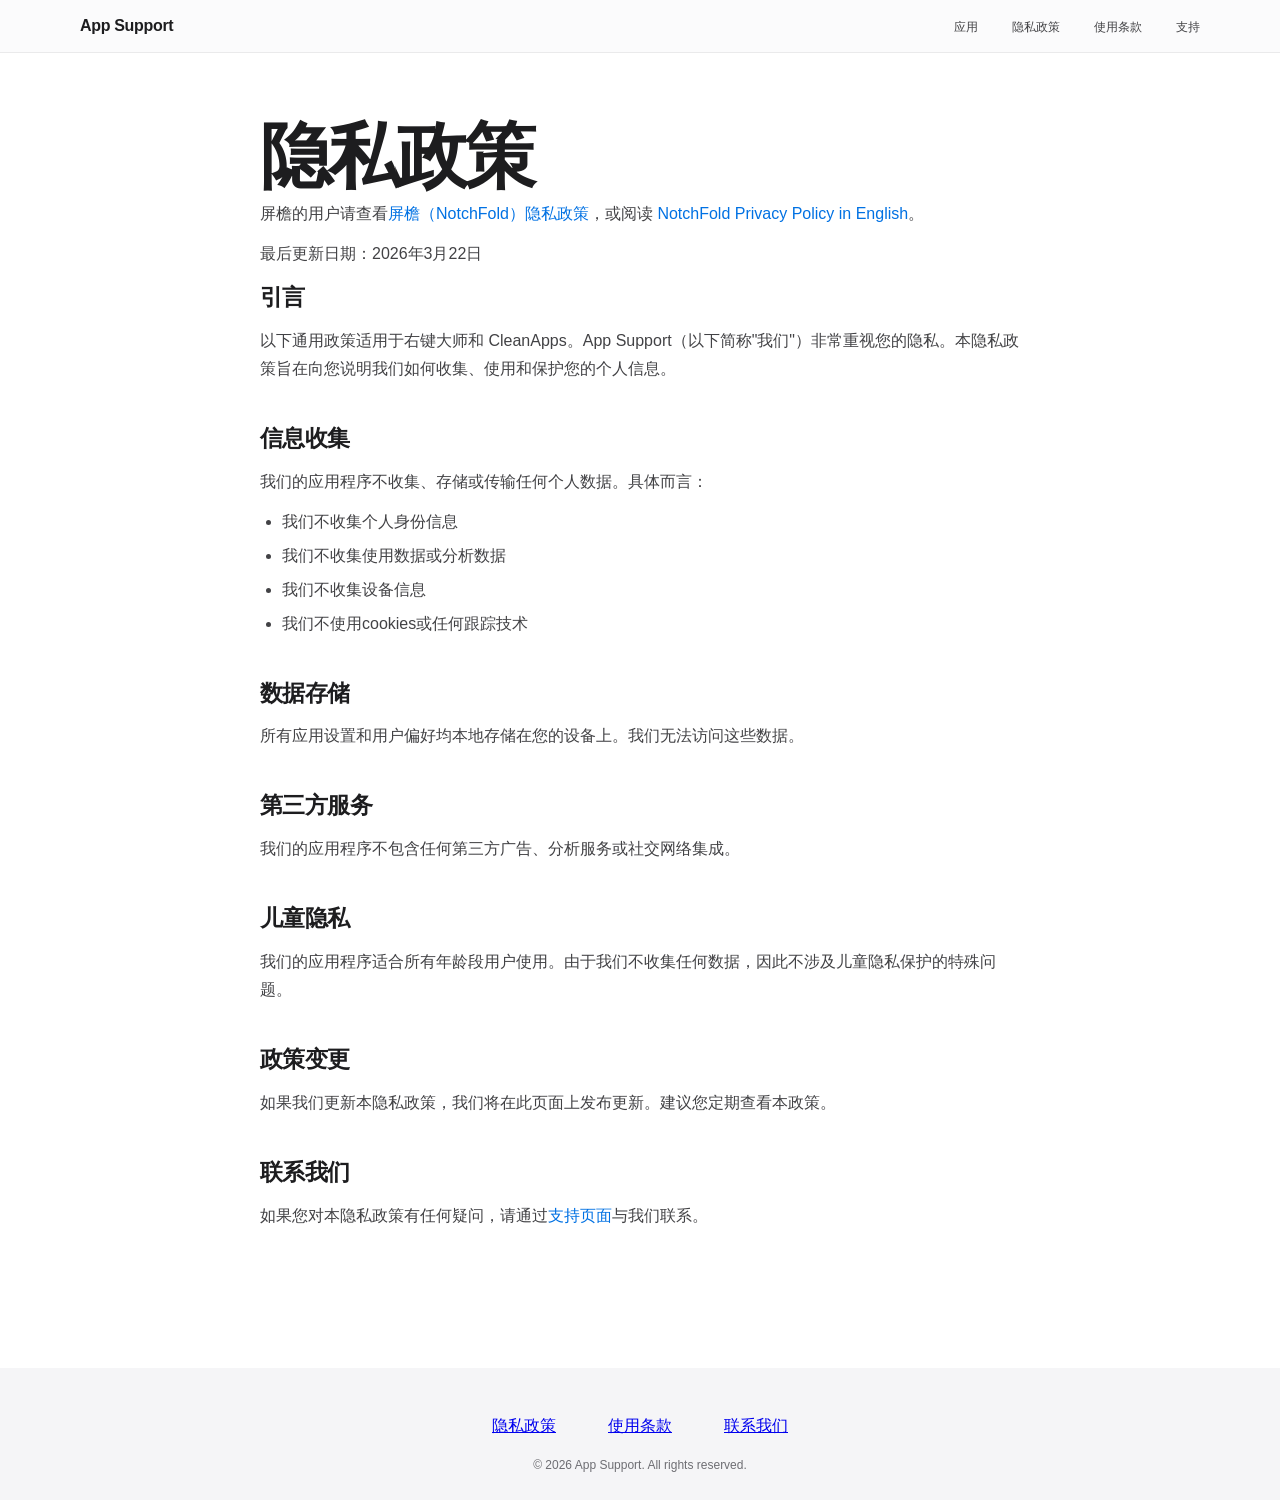
==== commit f64fbcfb: "Publish NotchFold support and privacy pages in Chinese and English" ====
--- a/privacy.html
+++ b/privacy.html
@@ -26,11 +26,12 @@
         <section class="legal-content">
             <div class="container">
                 <h1>隐私政策</h1>
+                <p>屏檐的用户请查看<a href="apps/notchfold-privacy.html">屏檐（NotchFold）隐私政策</a>，或阅读 <a href="apps/notchfold-privacy-en.html" lang="en">NotchFold Privacy Policy in English</a>。</p>
                 <p class="last-updated">最后更新日期：2026年3月22日</p>
 
                 <section>
                     <h2>引言</h2>
-                    <p>App Support（以下简称"我们"）非常重视您的隐私。本隐私政策旨在向您说明我们如何收集、使用和保护您的个人信息。</p>
+                    <p>以下通用政策适用于右键大师和 CleanApps。App Support（以下简称"我们"）非常重视您的隐私。本隐私政策旨在向您说明我们如何收集、使用和保护您的个人信息。</p>
                 </section>
 
                 <section>
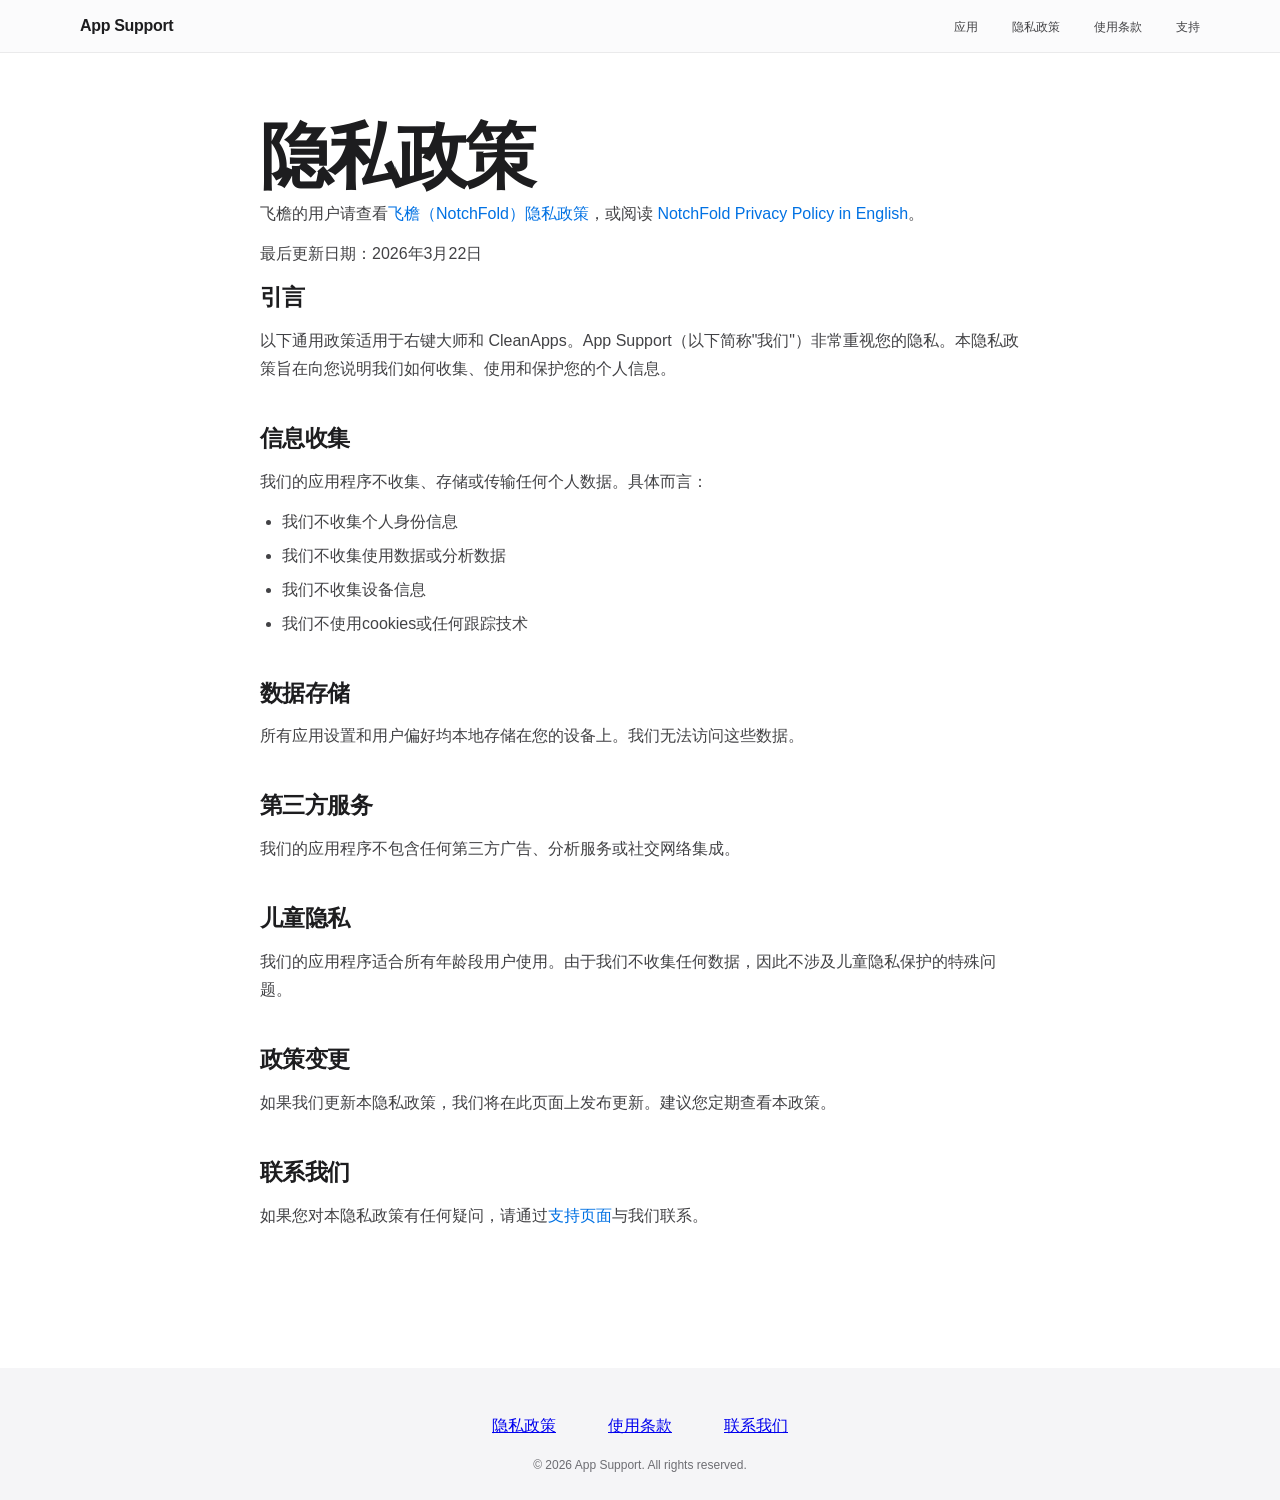
==== commit 784fbd3d: "更新三款 Mac 应用的下载渠道和 TestFlight 邀请" ====
--- a/privacy.html
+++ b/privacy.html
@@ -26,7 +26,7 @@
         <section class="legal-content">
             <div class="container">
                 <h1>隐私政策</h1>
-                <p>屏檐的用户请查看<a href="apps/notchfold-privacy.html">屏檐（NotchFold）隐私政策</a>，或阅读 <a href="apps/notchfold-privacy-en.html" lang="en">NotchFold Privacy Policy in English</a>。</p>
+                <p>飞檐的用户请查看<a href="apps/notchfold-privacy.html">飞檐（NotchFold）隐私政策</a>，或阅读 <a href="apps/notchfold-privacy-en.html" lang="en">NotchFold Privacy Policy in English</a>。</p>
                 <p class="last-updated">最后更新日期：2026年3月22日</p>
 
                 <section>
--- a/style.css
+++ b/style.css
@@ -14,3 +14,29 @@
 @media(max-width:900px){.features-grid,.feature-grid{grid-template-columns:repeat(2,1fr)}.support-grid{grid-template-columns:1fr}}
 @media(max-width:700px){.container{width:min(100% - 32px,1120px)}nav.container{width:calc(100% - 24px)}.nav-links{display:none;position:absolute;inset:52px 0 auto;padding:22px 28px 28px;flex-direction:column;align-items:flex-start;gap:18px;background:rgba(250,250,252,.98);border-bottom:1px solid var(--line);box-shadow:0 18px 30px rgba(0,0,0,.06)}.nav-links.active{display:flex}.nav-links a{font-size:1rem}.mobile-menu-btn{display:block}.hero{min-height:690px;padding-top:120px}.hero h1{font-size:clamp(3rem,15vw,5rem)}.hero-features{flex-direction:column;gap:8px}.apps-grid,.features-grid,.feature-grid{grid-template-columns:1fr}.app-card-placeholder{grid-column:auto}.app-card{min-height:470px}.app-card-content{padding:28px}.footer-content{grid-template-columns:1fr;gap:32px}.footer-links{gap:34px}.highlight-box ul{grid-template-columns:1fr}.info-item{flex-direction:column;gap:3px}.app-hero h1{font-size:clamp(3.5rem,18vw,6rem)}}
 @media(prefers-reduced-motion:reduce){html{scroll-behavior:auto}*,*::before,*::after{animation-duration:.01ms!important;animation-iteration-count:1!important;transition-duration:.01ms!important}}
+
+.download-channels {
+    width: 100%;
+    text-align: left;
+    font-size: 0.9375rem;
+}
+.download-channels > div {
+    display: flex;
+    flex-wrap: wrap;
+    align-items: baseline;
+    justify-content: space-between;
+    gap: 0.125rem 0.75rem;
+    padding-block: 0.625rem;
+    border-bottom: 1px solid var(--line);
+}
+.download-channels dt { font-weight: 600; }
+.download-channels dd { margin-left: auto; color: #515154; }
+.download-channels a {
+    color: #005ebc;
+    text-decoration: underline;
+    text-underline-offset: 0.18em;
+}
+.app-card .download-channels { margin-top: auto; }
+.download-channels + .app-actions { flex-wrap: wrap; margin-top: 0.75rem; }
+.app-hero .download-channels { max-width: 26rem; margin-inline: auto; }
+.legal-content .download-channels { max-width: 32rem; margin-bottom: 1rem; }
